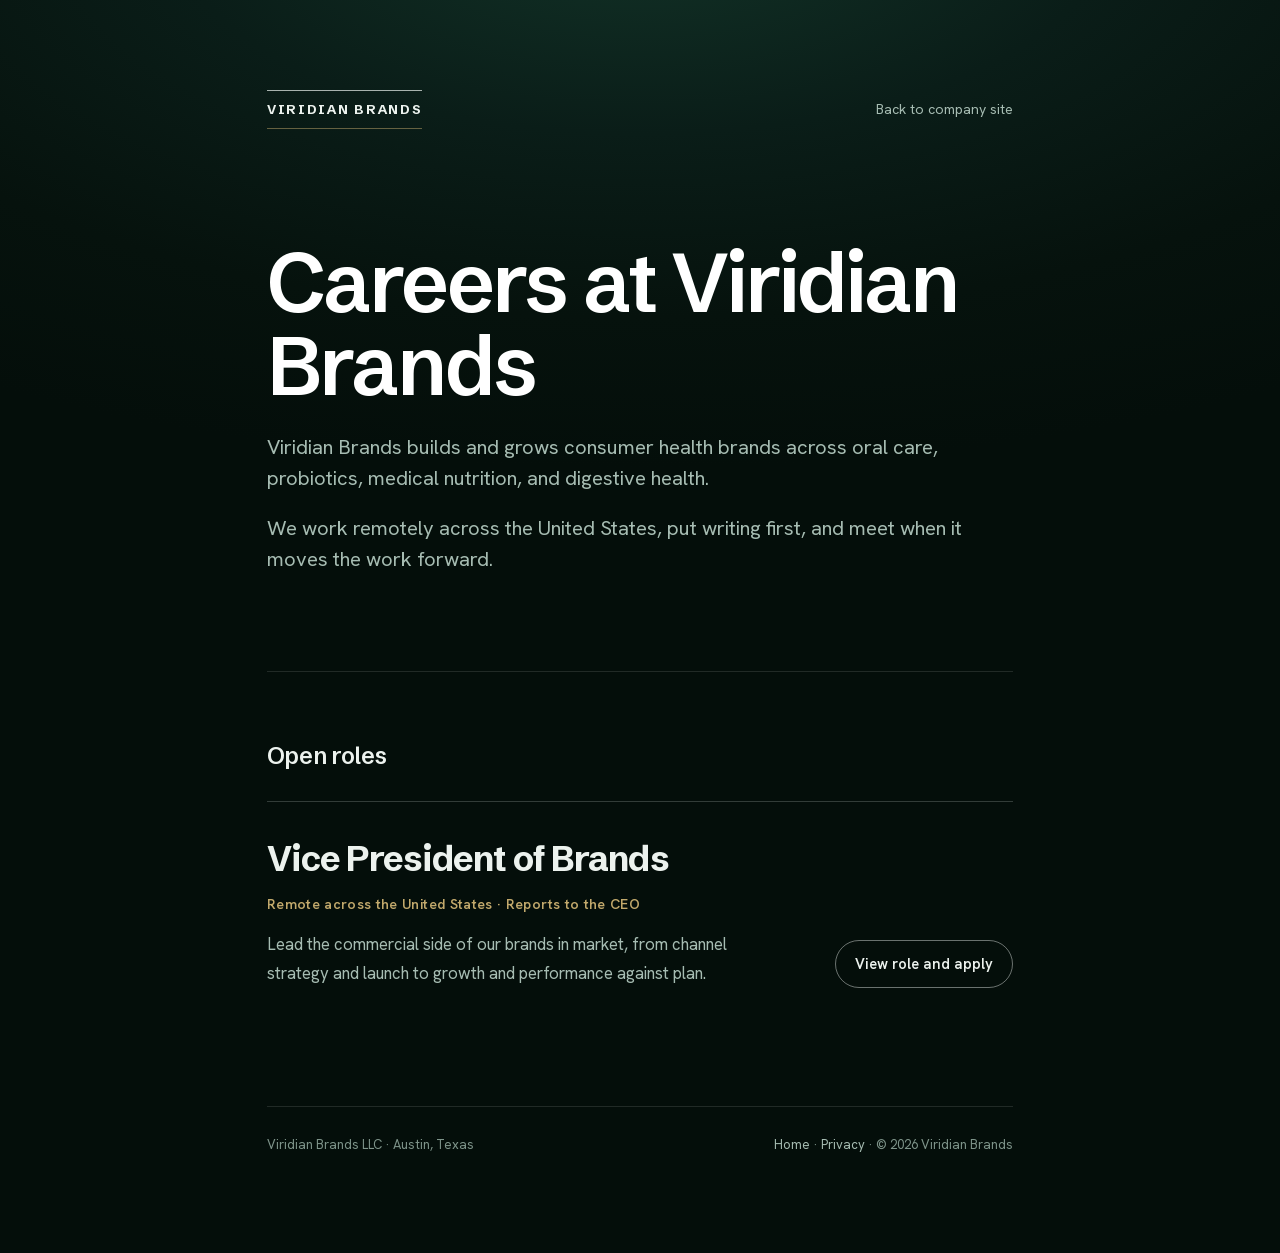
==== careers/index.html @ 604fa236 "Improve careers path and refresh public site copy" ====
<!DOCTYPE html>
<html lang="en">
<head>
<meta charset="UTF-8">
<meta name="viewport" content="width=device-width, initial-scale=1.0, viewport-fit=cover">
<title>Careers at Viridian Brands</title>
<meta name="description" content="Explore open roles at Viridian Brands. Build and grow consumer health brands with a remote U.S. team.">
<meta name="robots" content="index, follow, max-image-preview:large">
<meta name="theme-color" content="#06120D">
<link rel="canonical" href="https://viridianbrands.com/careers/">
<link rel="icon" href="data:image/svg+xml,%3Csvg xmlns='http://www.w3.org/2000/svg' viewBox='0 0 32 32'%3E%3Crect width='32' height='32' rx='7' fill='%2306110D'/%3E%3Cpath d='M9,11L16,21L23,11' fill='none' stroke='%23EAF0ED' stroke-width='2.4' stroke-linejoin='round' stroke-linecap='round'/%3E%3C/svg%3E">
<meta property="og:type" content="website">
<meta property="og:site_name" content="Viridian Brands">
<meta property="og:title" content="Careers at Viridian Brands">
<meta property="og:description" content="Build and grow consumer health brands. Explore open roles at Viridian Brands.">
<meta property="og:url" content="https://viridianbrands.com/careers/">
<meta property="og:image" content="https://viridianbrands.com/og-vice-president-of-brands.png">
<meta property="og:image:width" content="1200">
<meta property="og:image:height" content="630">
<meta name="twitter:card" content="summary_large_image">
<style>
  @font-face{font-family:'Hanken Grotesk';font-style:normal;font-weight:400;font-display:swap;src:url([data-uri]) format('woff2')}
  @font-face{font-family:'Hanken Grotesk';font-style:normal;font-weight:500;font-display:swap;src:url([data-uri]) format('woff2')}
  @font-face{font-family:'Hanken Grotesk';font-style:normal;font-weight:600;font-display:swap;src:url([data-uri]) format('woff2')}
  @font-face{font-family:'Schibsted Grotesk';font-style:normal;font-weight:600;font-display:swap;src:url([data-uri]) format('woff2')}
  @font-face{font-family:'Schibsted Grotesk';font-style:normal;font-weight:700;font-display:swap;src:url([data-uri]) format('woff2')}

  :root{--ink:#ECF2EE;--ink-soft:#A6BCB2;--ink-mute:#7E948A;--v-300:#7FB3A3;--brass:#C2A96C;--line:rgba(236,242,238,.12);
    --display:'Schibsted Grotesk',system-ui,-apple-system,'Segoe UI',sans-serif;--text:'Hanken Grotesk',system-ui,-apple-system,'Segoe UI',sans-serif;
    --mx:clamp(1.4rem,6vw,7.5rem)}
  *{box-sizing:border-box;margin:0;padding:0}
  html{background:#040E0A;-webkit-text-size-adjust:100%}
  body{font-family:var(--text);color:var(--ink);line-height:1.72;font-size:1.05rem;-webkit-font-smoothing:antialiased;
    background:radial-gradient(96% 60% at 50% -8%,#123227 0%,#0a1d18 38%,#06120d 72%,#040e0a 100%) fixed}
  ::selection{background:rgba(127,179,163,.26)}
  .wrap{max-width:740px;margin-inline:auto;padding:clamp(3rem,7vw,6rem) var(--mx) clamp(3.5rem,8vw,6rem)}
  a{color:var(--v-300);text-decoration:none} a:hover{text-decoration:underline;text-underline-offset:3px}
  .mark{font-family:var(--display);font-weight:700;font-size:.82rem;letter-spacing:.13em;text-transform:uppercase;color:var(--ink);
    display:inline-block;border-top:1px solid rgba(236,242,238,.7);border-bottom:1px solid rgba(194,169,108,.5);padding:.44rem 0 .5rem;margin-bottom:clamp(2.6rem,6vw,4rem)}
  .mark:hover{text-decoration:none;color:var(--v-300)}
  h1{font-family:var(--display);font-weight:600;font-size:clamp(2.1rem,5.4vw,3rem);letter-spacing:-.025em;line-height:1.04;margin-bottom:.7rem;color:#fff}
  .updated{color:var(--ink-mute);font-size:.85rem;letter-spacing:.02em;margin-bottom:clamp(2rem,4vw,3rem)}
  .lede{color:var(--ink-soft);font-size:1.18rem;line-height:1.55;margin-bottom:clamp(2rem,4vw,3rem);max-width:60ch}
  h2{font-family:var(--display);font-weight:600;font-size:1.28rem;letter-spacing:-.015em;margin:clamp(2rem,4vw,2.6rem) 0 .6rem;color:var(--ink)}
  p{margin-bottom:1rem;color:var(--ink-soft);max-width:66ch;text-wrap:pretty}
  p b{color:var(--ink);font-weight:600}
  .foot{margin-top:clamp(3rem,7vw,5rem);padding-top:1.7rem;border-top:1px solid var(--line);color:var(--ink-mute);
    font-size:.82rem;display:flex;justify-content:space-between;flex-wrap:wrap;gap:1rem}
  .foot a{color:var(--ink-soft)}

  html{scroll-behavior:smooth}
  body{min-width:320px}
  .skip{position:absolute;left:-9999px;top:0;z-index:10;background:var(--ink);color:#040e0a;padding:.65rem 1rem}
  .skip:focus{left:0}
  .wrap{max-width:900px}
  .top{display:flex;justify-content:space-between;align-items:center;gap:1rem}
  .top .mark{margin-bottom:0}
  .top .return{font-size:.88rem;color:var(--ink-soft);text-underline-offset:3px}
  .intro{padding:clamp(4rem,10vw,7rem) 0 clamp(3rem,6vw,5rem)}
  .intro h1{font-size:clamp(2.8rem,7vw,5.2rem);max-width:14ch;letter-spacing:-.035em;line-height:1;margin-bottom:1.5rem}
  .intro .lede{max-width:64ch;margin:0 0 1.1rem;font-size:clamp(1.08rem,1.8vw,1.28rem);color:var(--ink-soft)}
  .roles{border-top:1px solid var(--line);padding-top:clamp(2.8rem,5vw,4rem)}
  .roles h2{font-size:1.45rem;margin:0 0 1.6rem}
  .role{border-top:1px solid rgba(236,242,238,.2);padding:clamp(1.7rem,3vw,2.4rem) 0;display:grid;grid-template-columns:minmax(0,1fr) auto;gap:1rem 2rem;align-items:end}
  .role h3{font-family:var(--display);font-size:clamp(1.65rem,3vw,2.2rem);letter-spacing:-.025em;line-height:1.08;margin:0 0 .85rem;color:var(--ink)}
  .role .facts{color:var(--brass);font-size:.88rem;font-weight:700;letter-spacing:.025em;margin-bottom:.85rem}
  .role p{margin:0;max-width:58ch}
  .role a{display:inline-flex;align-items:center;justify-content:center;min-height:48px;border:1px solid rgba(236,242,238,.44);border-radius:999px;padding:.55rem 1.2rem;color:var(--ink);white-space:nowrap;font-size:.92rem;font-weight:700}
  .role a:hover{background:var(--ink);color:#06120d;text-decoration:none}
  .role a:focus-visible,.top a:focus-visible,.foot a:focus-visible{outline:2px solid var(--brass);outline-offset:4px}
  .foot{margin-top:clamp(3rem,7vw,5rem)}
  @media(max-width:640px){.role{grid-template-columns:1fr}.role a{justify-self:start}.top .return{font-size:.8rem}}
  @media(prefers-reduced-motion:reduce){html{scroll-behavior:auto}}
</style>
</head>
<body>
<a class="skip" href="#main">Skip to content</a>
<div class="wrap">
  <header class="top"><a class="mark" href="/">Viridian Brands</a><a class="return" href="/">Back to company site</a></header>
  <main id="main" tabindex="-1">
    <section class="intro" aria-labelledby="careers-title">
      <h1 id="careers-title">Careers at Viridian Brands</h1>
      <p class="lede">Viridian Brands builds and grows consumer health brands across oral care, probiotics, medical nutrition, and digestive health.</p>
      <p class="lede">We work remotely across the United States, put writing first, and meet when it moves the work forward.</p>
    </section>
    <section class="roles" aria-labelledby="open-roles">
      <h2 id="open-roles">Open roles</h2>
      <div class="role">
        <div>
          <h3>Vice President of Brands</h3>
          <p class="facts">Remote across the United States · Reports to the CEO</p>
          <p>Lead the commercial side of our brands in market, from channel strategy and launch to growth and performance against plan.</p>
        </div>
        <a href="/careers/vice-president-of-brands/">View role and apply</a>
      </div>
    </section>
  </main>
  <footer class="foot"><span>Viridian Brands LLC · Austin, Texas</span><span><a href="/">Home</a> · <a href="/privacy.html">Privacy</a> · © 2026 Viridian Brands</span></footer>
</div>
</body>
</html>
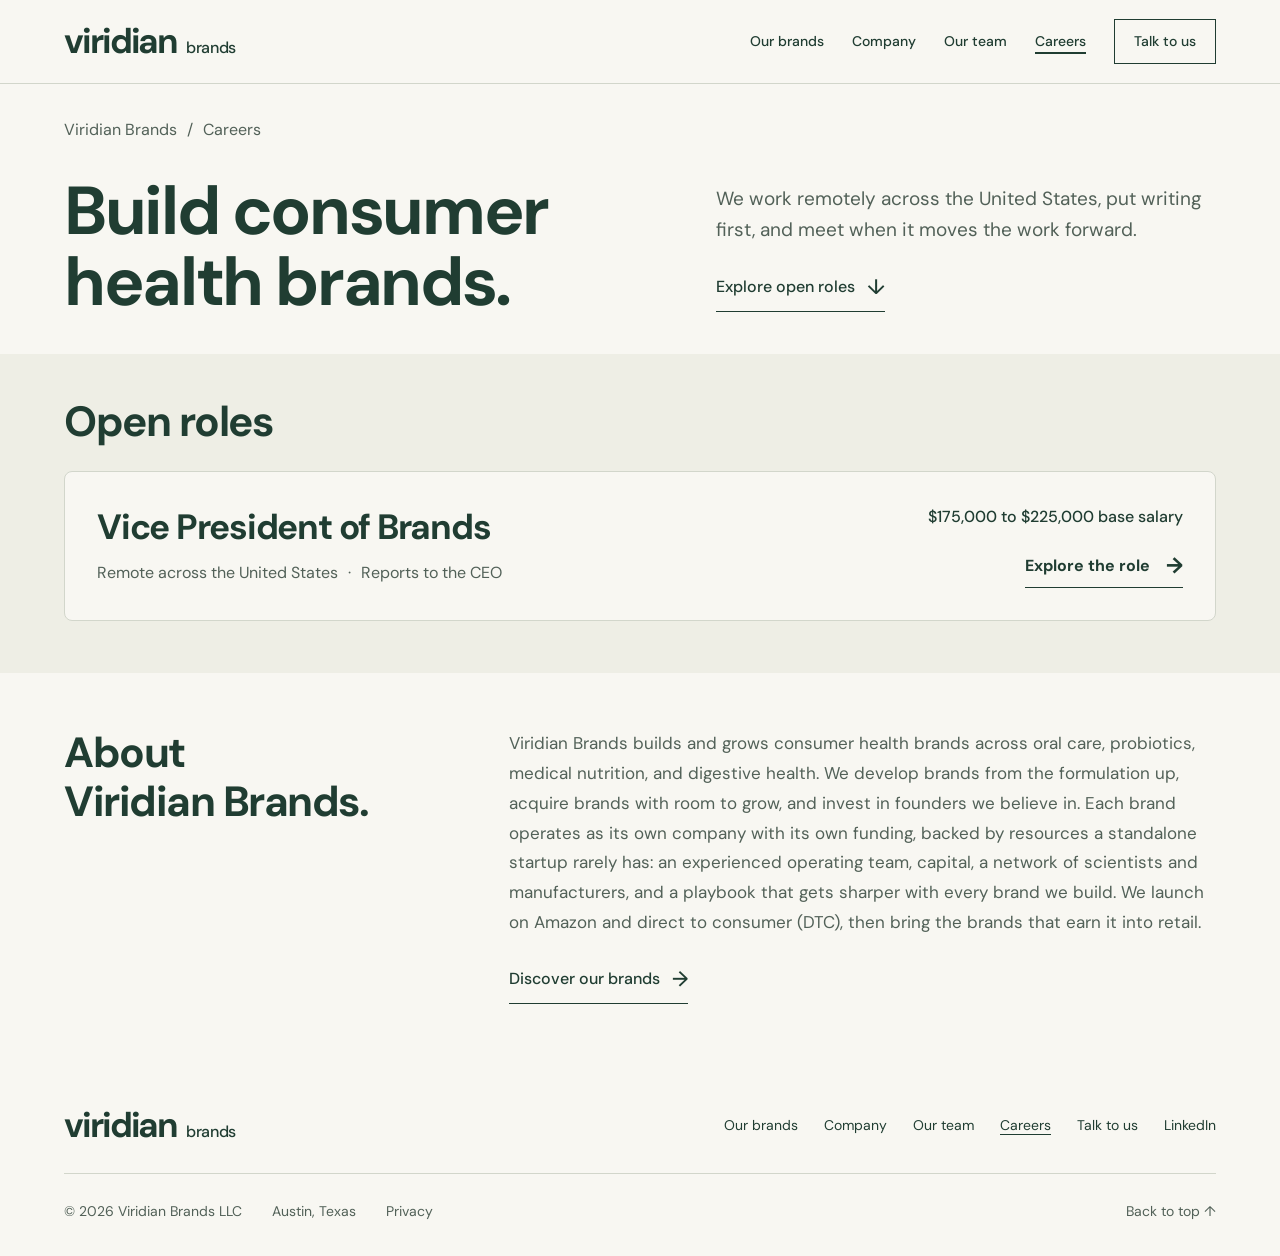
==== commit 4aa71fe2: "Publish Viridian Brands redesign" ====
--- a/careers/index.html
+++ b/careers/index.html
@@ -1,14 +1,18 @@
-<!DOCTYPE html>
+<!doctype html>
 <html lang="en">
 <head>
-<meta charset="UTF-8">
-<meta name="viewport" content="width=device-width, initial-scale=1.0, viewport-fit=cover">
-<title>Careers at Viridian Brands</title>
-<meta name="description" content="Explore open roles at Viridian Brands. Build and grow consumer health brands with a remote U.S. team.">
+  <meta charset="utf-8">
+  <meta name="viewport" content="width=device-width, initial-scale=1">
+  <meta name="description" content="Build consumer health brands with Viridian Brands. Explore open roles with a team working remotely across the United States.">
+  <meta name="theme-color" content="#f5f3eb">
+  <title>Careers — Viridian Brands</title>
+  <link rel="icon" href="../assets/mark-v2.svg" type="image/svg+xml">
+  <link rel="preload" href="../assets/dm-sans.ttf" as="font" type="font/ttf" crossorigin>
+  <link rel="stylesheet" href="../styles.css">
+  <link rel="stylesheet" href="careers.css">
+  <script src="../script.js" defer></script>
 <meta name="robots" content="index, follow, max-image-preview:large">
-<meta name="theme-color" content="#06120D">
 <link rel="canonical" href="https://viridianbrands.com/careers/">
-<link rel="icon" href="data:image/svg+xml,%3Csvg xmlns='http://www.w3.org/2000/svg' viewBox='0 0 32 32'%3E%3Crect width='32' height='32' rx='7' fill='%2306110D'/%3E%3Cpath d='M9,11L16,21L23,11' fill='none' stroke='%23EAF0ED' stroke-width='2.4' stroke-linejoin='round' stroke-linecap='round'/%3E%3C/svg%3E">
 <meta property="og:type" content="website">
 <meta property="og:site_name" content="Viridian Brands">
 <meta property="og:title" content="Careers at Viridian Brands">
@@ -18,84 +22,34 @@
 <meta property="og:image:width" content="1200">
 <meta property="og:image:height" content="630">
 <meta name="twitter:card" content="summary_large_image">
-<style>
-  @font-face{font-family:'Hanken Grotesk';font-style:normal;font-weight:400;font-display:swap;src:url([data-uri]) format('woff2')}
-  @font-face{font-family:'Hanken Grotesk';font-style:normal;font-weight:500;font-display:swap;src:url([data-uri]) format('woff2')}
-  @font-face{font-family:'Hanken Grotesk';font-style:normal;font-weight:600;font-display:swap;src:url([data-uri]) format('woff2')}
-  @font-face{font-family:'Schibsted Grotesk';font-style:normal;font-weight:600;font-display:swap;src:url([data-uri]) format('woff2')}
-  @font-face{font-family:'Schibsted Grotesk';font-style:normal;font-weight:700;font-display:swap;src:url([data-uri]) format('woff2')}
-
-  :root{--ink:#ECF2EE;--ink-soft:#A6BCB2;--ink-mute:#7E948A;--v-300:#7FB3A3;--brass:#C2A96C;--line:rgba(236,242,238,.12);
-    --display:'Schibsted Grotesk',system-ui,-apple-system,'Segoe UI',sans-serif;--text:'Hanken Grotesk',system-ui,-apple-system,'Segoe UI',sans-serif;
-    --mx:clamp(1.4rem,6vw,7.5rem)}
-  *{box-sizing:border-box;margin:0;padding:0}
-  html{background:#040E0A;-webkit-text-size-adjust:100%}
-  body{font-family:var(--text);color:var(--ink);line-height:1.72;font-size:1.05rem;-webkit-font-smoothing:antialiased;
-    background:radial-gradient(96% 60% at 50% -8%,#123227 0%,#0a1d18 38%,#06120d 72%,#040e0a 100%) fixed}
-  ::selection{background:rgba(127,179,163,.26)}
-  .wrap{max-width:740px;margin-inline:auto;padding:clamp(3rem,7vw,6rem) var(--mx) clamp(3.5rem,8vw,6rem)}
-  a{color:var(--v-300);text-decoration:none} a:hover{text-decoration:underline;text-underline-offset:3px}
-  .mark{font-family:var(--display);font-weight:700;font-size:.82rem;letter-spacing:.13em;text-transform:uppercase;color:var(--ink);
-    display:inline-block;border-top:1px solid rgba(236,242,238,.7);border-bottom:1px solid rgba(194,169,108,.5);padding:.44rem 0 .5rem;margin-bottom:clamp(2.6rem,6vw,4rem)}
-  .mark:hover{text-decoration:none;color:var(--v-300)}
-  h1{font-family:var(--display);font-weight:600;font-size:clamp(2.1rem,5.4vw,3rem);letter-spacing:-.025em;line-height:1.04;margin-bottom:.7rem;color:#fff}
-  .updated{color:var(--ink-mute);font-size:.85rem;letter-spacing:.02em;margin-bottom:clamp(2rem,4vw,3rem)}
-  .lede{color:var(--ink-soft);font-size:1.18rem;line-height:1.55;margin-bottom:clamp(2rem,4vw,3rem);max-width:60ch}
-  h2{font-family:var(--display);font-weight:600;font-size:1.28rem;letter-spacing:-.015em;margin:clamp(2rem,4vw,2.6rem) 0 .6rem;color:var(--ink)}
-  p{margin-bottom:1rem;color:var(--ink-soft);max-width:66ch;text-wrap:pretty}
-  p b{color:var(--ink);font-weight:600}
-  .foot{margin-top:clamp(3rem,7vw,5rem);padding-top:1.7rem;border-top:1px solid var(--line);color:var(--ink-mute);
-    font-size:.82rem;display:flex;justify-content:space-between;flex-wrap:wrap;gap:1rem}
-  .foot a{color:var(--ink-soft)}
-
-  html{scroll-behavior:smooth}
-  body{min-width:320px}
-  .skip{position:absolute;left:-9999px;top:0;z-index:10;background:var(--ink);color:#040e0a;padding:.65rem 1rem}
-  .skip:focus{left:0}
-  .wrap{max-width:900px}
-  .top{display:flex;justify-content:space-between;align-items:center;gap:1rem}
-  .top .mark{margin-bottom:0}
-  .top .return{font-size:.88rem;color:var(--ink-soft);text-underline-offset:3px}
-  .intro{padding:clamp(4rem,10vw,7rem) 0 clamp(3rem,6vw,5rem)}
-  .intro h1{font-size:clamp(2.8rem,7vw,5.2rem);max-width:14ch;letter-spacing:-.035em;line-height:1;margin-bottom:1.5rem}
-  .intro .lede{max-width:64ch;margin:0 0 1.1rem;font-size:clamp(1.08rem,1.8vw,1.28rem);color:var(--ink-soft)}
-  .roles{border-top:1px solid var(--line);padding-top:clamp(2.8rem,5vw,4rem)}
-  .roles h2{font-size:1.45rem;margin:0 0 1.6rem}
-  .role{border-top:1px solid rgba(236,242,238,.2);padding:clamp(1.7rem,3vw,2.4rem) 0;display:grid;grid-template-columns:minmax(0,1fr) auto;gap:1rem 2rem;align-items:end}
-  .role h3{font-family:var(--display);font-size:clamp(1.65rem,3vw,2.2rem);letter-spacing:-.025em;line-height:1.08;margin:0 0 .85rem;color:var(--ink)}
-  .role .facts{color:var(--brass);font-size:.88rem;font-weight:700;letter-spacing:.025em;margin-bottom:.85rem}
-  .role p{margin:0;max-width:58ch}
-  .role a{display:inline-flex;align-items:center;justify-content:center;min-height:48px;border:1px solid rgba(236,242,238,.44);border-radius:999px;padding:.55rem 1.2rem;color:var(--ink);white-space:nowrap;font-size:.92rem;font-weight:700}
-  .role a:hover{background:var(--ink);color:#06120d;text-decoration:none}
-  .role a:focus-visible,.top a:focus-visible,.foot a:focus-visible{outline:2px solid var(--brass);outline-offset:4px}
-  .foot{margin-top:clamp(3rem,7vw,5rem)}
-  @media(max-width:640px){.role{grid-template-columns:1fr}.role a{justify-self:start}.top .return{font-size:.8rem}}
-  @media(prefers-reduced-motion:reduce){html{scroll-behavior:auto}}
-</style>
 </head>
-<body>
-<a class="skip" href="#main">Skip to content</a>
-<div class="wrap">
-  <header class="top"><a class="mark" href="/">Viridian Brands</a><a class="return" href="/">Back to company site</a></header>
-  <main id="main" tabindex="-1">
-    <section class="intro" aria-labelledby="careers-title">
-      <h1 id="careers-title">Careers at Viridian Brands</h1>
-      <p class="lede">Viridian Brands builds and grows consumer health brands across oral care, probiotics, medical nutrition, and digestive health.</p>
-      <p class="lede">We work remotely across the United States, put writing first, and meet when it moves the work forward.</p>
-    </section>
-    <section class="roles" aria-labelledby="open-roles">
-      <h2 id="open-roles">Open roles</h2>
-      <div class="role">
-        <div>
-          <h3>Vice President of Brands</h3>
-          <p class="facts">Remote across the United States · Reports to the CEO</p>
-          <p>Lead the commercial side of our brands in market, from channel strategy and launch to growth and performance against plan.</p>
-        </div>
-        <a href="/careers/vice-president-of-brands/">View role and apply</a>
-      </div>
-    </section>
+<body id="top" class="careers-page">
+  <a class="skip-link" href="#main">Skip to content</a>
+  <header class="site-header">
+    <a class="wordmark" href="../#top" aria-label="Viridian Brands home">viridian<span>brands</span></a>
+    <button class="menu-toggle" type="button" aria-expanded="false" aria-controls="primary-nav"><span class="menu-label">Menu</span><span class="menu-lines" aria-hidden="true"></span></button>
+    <nav class="primary-nav" id="primary-nav" aria-label="Main navigation"><a href="../#brands">Our brands</a><a href="../#approach">Company</a><a href="../#team">Our team</a><a href="./" aria-current="page">Careers</a><a class="nav-contact" href="../#contact">Talk to us</a></nav>
+  </header>
+  <main id="main">
+    <section class="careers-intro section-shell" aria-labelledby="careers-heading">
+  <nav class="career-breadcrumb" aria-label="Breadcrumb"><a href="../">Viridian Brands</a><span aria-hidden="true">/</span><span aria-current="page">Careers</span></nav>
+  <div class="careers-intro-grid">
+    <div><h1 id="careers-heading">Build consumer health brands.</h1></div>
+    <div class="careers-intro-note"><p>We work remotely across the United States, put writing first, and meet when it moves the work forward.</p><a class="text-link" href="#open-roles">Explore open roles <span aria-hidden="true">↓</span></a></div>
+  </div>
+</section>
+<section class="open-roles section-shell" id="open-roles" aria-labelledby="open-roles-heading">
+  <div class="jobs-heading"><h2 id="open-roles-heading">Open roles</h2></div>
+  <a class="job-listing" href="vice-president-of-brands/" aria-labelledby="vacancy-title" aria-describedby="vacancy-facts vacancy-pay">
+    <div><h3 id="vacancy-title">Vice President of Brands</h3><p id="vacancy-facts">Remote across the United States <span aria-hidden="true">·</span> Reports to the CEO</p></div>
+    <div class="job-listing-right"><p id="vacancy-pay">$175,000 to $225,000 base salary</p><span class="job-link-label">Explore the role <span aria-hidden="true">→</span></span></div>
+  </a>
+</section>
+<section class="careers-about section-shell" aria-labelledby="careers-about-heading">
+  <div><h2 id="careers-about-heading">About<br> Viridian Brands.</h2></div>
+  <div class="careers-about-copy"><p>Viridian Brands builds and grows consumer health brands across oral care, probiotics, medical nutrition, and digestive health. We develop brands from the formulation up, acquire brands with room to grow, and invest in founders we believe in. Each brand operates as its own company with its own funding, backed by resources a standalone startup rarely has: an experienced operating team, capital, a network of scientists and manufacturers, and a playbook that gets sharper with every brand we build. We launch on Amazon and direct to consumer (DTC), then bring the brands that earn it into retail.</p><a class="text-link" href="../#brands">Discover our brands <span aria-hidden="true">→</span></a></div>
+</section>
   </main>
-  <footer class="foot"><span>Viridian Brands LLC · Austin, Texas</span><span><a href="/">Home</a> · <a href="/privacy.html">Privacy</a> · © 2026 Viridian Brands</span></footer>
-</div>
+  <footer class="site-footer section-shell"><div class="footer-main"><a class="wordmark" href="../#top" aria-label="Viridian Brands home">viridian<span>brands</span></a><nav aria-label="Footer navigation"><a href="../#brands">Our brands</a><a href="../#approach">Company</a><a href="../#team">Our team</a><a href="./" aria-current="page">Careers</a><a href="../#contact">Talk to us</a><a href="https://www.linkedin.com/company/viridian-brands/" target="_blank" rel="noopener noreferrer">LinkedIn<span class="sr-only"> (opens in a new tab)</span></a></nav></div><div class="footer-bottom"><span>© 2026 Viridian Brands LLC</span><span>Austin, Texas</span><a href="https://viridianbrands.com/privacy.html" target="_blank" rel="noopener noreferrer">Privacy<span class="sr-only"> (opens in a new tab)</span></a><a class="back-top" href="#top">Back to top ↑</a></div></footer>
 </body>
-</html>
+</html>
--- a/styles.css
+++ b/styles.css
@@ -0,0 +1,31 @@
+@font-face{font-family:'DM Sans';font-weight:400;font-display:swap;src:url('assets/dm-sans.ttf')}@font-face{font-family:'DM Sans';font-weight:500 600;font-display:swap;src:url('assets/dm-sans-medium.ttf')}@font-face{font-family:'DM Sans';font-weight:700 900;font-display:swap;src:url('assets/dm-sans-bold.ttf')}
+:root{--paper:#f8f7f2;--cream:#eeeee5;--ink:#203d32;--muted:#526158;--line:#d2d6cb;--dark:#203d32;--lime:#e6edc7;--gutter:clamp(24px,5vw,88px);--sans:'DM Sans',Arial,sans-serif;--serif:Georgia,'Times New Roman',serif;--header-height:84px}
+*{box-sizing:border-box}html{scroll-behavior:smooth;scroll-padding-top:calc(var(--header-height) + 22px)}body{margin:0;background:var(--paper);color:var(--ink);font:400 16px/1.6 var(--sans);-webkit-font-smoothing:antialiased}::selection{background:var(--lime);color:var(--ink)}h1,h2,h3,h4,p,figure{margin:0}h1,h2{font-family:var(--serif);font-weight:400;line-height:1.07;letter-spacing:-.045em}h2{font-size:clamp(38px,4.15vw,62px)}h3,h4{font-weight:500;line-height:1.2;letter-spacing:-.025em}a{color:inherit;text-decoration:none}button{font:inherit;color:inherit;cursor:pointer}img{display:block;width:100%;height:auto}svg{display:block}a,button{-webkit-tap-highlight-color:transparent}a:focus-visible,button:focus-visible,summary:focus-visible{outline:3px solid #936121;outline-offset:5px}.approach a:focus-visible,.contact a:focus-visible,.contact button:focus-visible{outline-color:var(--lime)}em{font-style:normal}
+.sr-only{position:absolute;width:1px;height:1px;padding:0;margin:-1px;overflow:hidden;clip:rect(0,0,0,0);white-space:nowrap;border:0}.skip-link{position:fixed;top:-80px;left:20px;z-index:100;background:var(--ink);color:white;padding:12px 20px}.skip-link:focus{top:10px}.section-shell{padding-left:var(--gutter);padding-right:var(--gutter)}.anchor-alias{display:block;height:0}
+.site-header{height:var(--header-height);position:sticky;top:0;z-index:30;display:flex;align-items:center;justify-content:space-between;gap:25px;padding:0 var(--gutter);background:var(--paper);border-bottom:1px solid var(--line)}.wordmark{font-size:35px;letter-spacing:-.06em;font-weight:700;line-height:1;display:inline-flex;align-items:baseline;gap:9px;white-space:nowrap}.wordmark>span{font-size:16px;letter-spacing:-.025em;font-weight:500}.brand-mark{display:none}.primary-nav{display:flex;align-items:center;gap:28px;font-size:14px;font-weight:500}.primary-nav>a{display:inline-flex;align-items:center;min-height:44px;padding:10px 0;gap:18px}.primary-nav>a:not(.nav-contact):hover,.primary-nav>a[aria-current]{text-decoration:underline;text-underline-offset:7px}.primary-nav .nav-contact{padding:10px 19px;border:1px solid var(--ink)}.primary-nav .nav-contact:hover{background:var(--ink);color:var(--paper)}.menu-toggle{display:none}
+.button{display:inline-flex;align-items:center;justify-content:center;gap:25px;min-height:52px;padding:14px 21px;font-size:15px;line-height:1.4;font-weight:500;border:1px solid transparent;transition:background .18s,color .18s}.button-dark{background:var(--ink);color:#fff}.button-dark:hover{background:#355a47}.button-outline{border-color:var(--ink)}.button-outline:hover{background:var(--ink);color:white}.button-light{color:var(--ink);background:var(--lime)}.button-light:hover{background:white}.text-link{display:inline-flex;gap:22px;align-items:center;min-height:44px;font-size:15px;font-weight:500;padding:9px 0;border-bottom:1px solid currentColor;line-height:1.45}.text-link:hover{color:#657345}.text-link>span[aria-hidden]{font-size:21px;line-height:1}
+.hero{display:grid;grid-template-columns:1fr 1fr;gap:60px;align-items:center;padding-top:48px;padding-bottom:48px}.hero-copy{padding:12px 0}.hero h1{font-size:clamp(55px,5.7vw,88px);letter-spacing:-.032em;line-height:1.015}.hero-description{font-size:18px;line-height:1.6;max-width:475px;margin-top:28px;color:var(--muted)}.hero-actions{display:flex;align-items:center;flex-wrap:wrap;gap:15px 27px;margin-top:30px}.hero-actions>.text-link{border-bottom-color:transparent}.hero-actions>.text-link:hover{border-bottom-color:currentColor}.hero-feature{min-width:0;background:#efe6d9}.hero-feature>a{display:block}.hero-feature img{height:420px;object-fit:cover;object-position:50% 50%}.hero-feature figcaption{background:#eeeee5;border-top:1px solid #dfdacf;padding:21px 24px;display:flex;align-items:center;justify-content:space-between;gap:20px}.hero-feature figcaption a{font-size:24px;font-weight:500;letter-spacing:-.035em;display:flex;gap:22px;align-items:center;min-height:36px}.hero-feature figcaption a:hover{text-decoration:underline;text-underline-offset:5px}.status{font-size:14px;line-height:1.5;font-weight:500;display:inline-flex;gap:8px;align-items:center;white-space:nowrap}.status::before{content:'';height:6px;width:6px;border-radius:50%;background:#627644;flex:none}.status-development::before{background:#a3875e}
+.experience-strip{border-top:1px solid var(--line);border-bottom:1px solid var(--line);display:grid;grid-template-columns:.7fr 1.1fr 1.3fr;align-items:center;gap:34px;padding-top:25px;padding-bottom:25px}.experience-strip>p{font-size:15px;line-height:1.5;font-weight:500}.experience-strip>a{border-left:1px solid var(--line);padding:0 0 0 28px;min-height:50px;display:flex;flex-direction:column;justify-content:center}.experience-strip>a>span{font-size:14px;display:block;color:var(--muted);margin-bottom:4px}.experience-strip strong{font-size:15px;font-weight:500;line-height:1.5}.experience-strip>a:hover>span{text-decoration:underline;text-underline-offset:4px}
+.portfolio,.team{padding-top:82px;padding-bottom:82px}.section-heading{display:flex;justify-content:space-between;gap:55px;align-items:flex-end;margin-bottom:46px}.section-heading>p{font-size:17px;line-height:1.65;max-width:365px;color:var(--muted)}.brand-intro{border-top:1px solid var(--line);padding:30px 0 25px;display:grid;grid-template-columns:1.4fr 1fr;gap:60px;align-items:center}.brand-title-row{display:flex;gap:22px;align-items:center;flex-wrap:wrap}.brand-title-row h3{font-size:34px;letter-spacing:-.04em}.brand-proposition{font-size:19px;margin-top:14px}.brand-action{justify-self:end;max-width:345px}.brand-action>p{font-size:16px;line-height:1.6;color:var(--muted)}.brand-action>.text-link{margin-top:8px}.serene-product-pair{display:grid;grid-template-columns:1fr 1fr;gap:18px}.serene-product-pair figure{min-width:0}.serene-product-pair img{aspect-ratio:1.15;object-fit:cover;object-position:50% 53%}.serene-product-pair figcaption{display:flex;align-items:baseline;gap:17px;padding:17px 0;border-bottom:1px solid var(--line);font-size:16px}.serene-product-pair figcaption>span{font-size:14px;color:var(--muted)}.serene-product-pair strong{font-weight:500}.development-story{display:grid;grid-template-columns:1.25fr 1.5fr auto;gap:40px;align-items:center;border-bottom:1px solid var(--line);margin-top:36px;padding:25px 0 35px}.development-story h3{font-size:27px;margin-top:15px;letter-spacing:-.035em}.development-proposition{font-size:24px;line-height:1.3;letter-spacing:-.03em}.development-story>div>p+p{margin-top:10px;font-size:15px;color:var(--muted);max-width:300px}.development-story>.text-link{align-self:center}
+.approach{background:var(--ink);color:var(--paper);padding-top:75px;padding-bottom:65px}.approach .section-heading>p{color:#d1dace}.operating-map{border:1px solid #718675}.map-companies{display:grid;grid-template-columns:1fr 1.3fr 1.3fr;gap:30px;align-items:center;padding:24px 30px;background:#dfe6d4;color:var(--ink)}.map-companies>span{font-size:14px}.map-companies>p{font-size:22px;font-weight:500;letter-spacing:-.025em;padding-left:28px;border-left:1px solid #aab9a1;line-height:1.4}.map-team{padding:30px}.map-team>h3{font-size:22px;letter-spacing:-.025em;margin-bottom:25px}.capabilities{display:grid;grid-template-columns:1fr 1fr 1fr;gap:40px}.capabilities h4{font-size:18px;font-weight:500}.capabilities p{font-size:16px;line-height:1.65;color:#d1dace;margin-top:12px;max-width:320px}.review-principle{border-top:1px solid #718675;padding-top:19px;margin-top:26px;font-size:14px;color:#d1dace}
+.team-grid{display:grid;grid-template-columns:1fr 1fr;gap:65px}.person{min-width:0;border-top:1px solid var(--line);padding-top:27px}.person-header{display:grid;grid-template-columns:126px 1fr;align-items:center;gap:25px;margin-bottom:25px}.person-portrait{width:126px;height:150px;object-fit:cover;object-position:50% 20%;background:white}.person h3{font-size:31px;letter-spacing:-.04em;margin-top:8px}.person-role{font-size:14px;color:var(--muted)}.person-focus{font-size:16px;line-height:1.5;color:var(--muted);margin-top:11px}.person>p{font-size:16px;line-height:1.75;color:var(--muted)}.person .person-now{margin-top:20px;border-top:1px solid var(--line);padding-top:17px}.careers-band{display:grid;grid-template-columns:.65fr 2fr auto;gap:35px;align-items:center;background:var(--cream);padding-top:34px;padding-bottom:34px}.careers-band h2{font-family:var(--sans);font-weight:500;font-size:29px;letter-spacing:-.035em}.careers-band>div>p{font-size:15px;color:var(--muted);margin-top:10px}
+.contact{background:var(--ink);color:var(--paper);padding-top:65px;padding-bottom:64px;display:grid;grid-template-columns:1.05fr 1fr;gap:90px}.contact h2{font-size:clamp(43px,4.6vw,66px)}.contact-intro>p{font-size:17px;line-height:1.6;color:#d1dace;max-width:410px;margin-top:22px}.contact-email{display:inline-block;font-size:23px;letter-spacing:-.02em;margin-top:24px;border-bottom:1px solid #8ba08e;line-height:1.8}.contact-email:hover{border-color:var(--paper)}.copy-line{display:flex;align-items:center;gap:12px;flex-wrap:wrap;margin-top:6px;font-size:14px}.copy-email{padding:10px 0;min-height:44px;border:0;background:none;text-decoration:underline;text-underline-offset:4px;color:#d1dace}.copy-status{font-size:14px;color:var(--lime)}.contact-options{align-self:center}.contact-route{display:flex;align-items:center;justify-content:space-between;gap:30px;border-top:1px solid #718675;padding:24px 0;transition:color .18s}.contact-route:last-child{border-bottom:1px solid #718675}.contact-route h3{font-size:21px;letter-spacing:-.025em}.contact-route p{font-size:15px;line-height:1.55;color:#d1dace;margin-top:9px}.contact-route>span{font-size:25px}.contact-route:hover{color:var(--lime)}.contact-route:hover h3{text-decoration:underline;text-underline-offset:5px}
+.site-footer{padding-top:36px;padding-bottom:22px}.footer-main{display:flex;align-items:center;justify-content:space-between;gap:35px}.footer-main nav{display:flex;flex-wrap:wrap;gap:8px 26px;font-size:14px}.footer-main nav a{min-height:44px;display:flex;align-items:center}.footer-main nav a:hover{text-decoration:underline;text-underline-offset:4px}.footer-bottom{display:flex;align-items:center;gap:30px;border-top:1px solid var(--line);padding-top:16px;margin-top:25px;font-size:14px;color:var(--muted)}.footer-bottom>a{min-height:44px;display:inline-flex;align-items:center}.footer-bottom>a:last-child{margin-left:auto}
+@media(min-width:1600px){.section-shell,.site-header{padding-left:max(var(--gutter),calc((100vw - 1424px)/2));padding-right:max(var(--gutter),calc((100vw - 1424px)/2))}}
+@media(max-width:1100px){.primary-nav{gap:20px}.hero{gap:36px}.hero-feature img{height:380px}.hero-feature figcaption{padding:18px;gap:12px;flex-wrap:wrap}.hero-feature figcaption a{font-size:23px}.experience-strip{grid-template-columns:.7fr 1fr 1fr;gap:22px}.experience-strip>a{padding-left:22px}.brand-intro{gap:35px}.brand-title-row{gap:14px}.development-story{gap:25px}.map-companies{padding:23px;gap:22px;grid-template-columns:.8fr 1fr 1.3fr}.map-companies>p{font-size:20px;padding-left:22px}.team-grid{gap:38px}.person-header{grid-template-columns:105px 1fr;gap:20px}.person-portrait{width:105px;height:135px}.person h3{font-size:28px}.contact{gap:55px}.careers-band{grid-template-columns:.55fr 1.8fr auto}}
+@media(max-width:900px){.primary-nav{gap:15px}.wordmark{font-size:31px}.wordmark>span{font-size:15px}.primary-nav .nav-contact{padding:10px 13px}.hero{gap:30px;padding-top:36px;padding-bottom:36px}.hero h1{font-size:clamp(43px,6vw,56px)}.hero-description{font-size:16px;margin-top:23px}.hero-feature img{height:355px}.hero-actions{gap:12px 20px;margin-top:23px}.hero-actions>.button{font-size:14px;padding:13px 17px;gap:16px}.hero-actions>.text-link{font-size:14px;gap:16px}.experience-strip{grid-template-columns:1fr 1fr;gap:20px}.experience-strip>p{grid-column:1/-1}.experience-strip>p br{display:none}.experience-strip>a{padding-left:0;border:0}.section-heading{gap:35px}.section-heading>p{font-size:16px;max-width:300px}.portfolio,.team{padding-top:60px;padding-bottom:60px}.brand-intro{grid-template-columns:1.3fr 1fr}.brand-title-row{display:block}.brand-title-row h3{font-size:30px}.brand-title-row>.status{margin-top:10px}.brand-proposition{font-size:18px}.serene-product-pair figcaption{display:block}.serene-product-pair strong{display:block;margin-top:4px}.development-story{grid-template-columns:1fr 1fr;gap:20px 35px}.development-story>.text-link{grid-column:2;justify-self:start}.development-story>div:first-child{grid-row:1/3}.approach{padding-top:55px;padding-bottom:50px}.map-companies{grid-template-columns:1fr 1fr;gap:14px}.map-companies>span{grid-column:1/-1}.map-companies>p{border-left:0;padding-left:0;font-size:21px}.map-team{padding:24px}.capabilities{gap:25px}.capabilities h4{font-size:17px}.capabilities p{font-size:15px}.person-header{grid-template-columns:90px 1fr;gap:17px}.person-portrait{width:90px;height:115px}.person h3{font-size:25px}.person-focus{font-size:15px}.careers-band{grid-template-columns:1fr auto;gap:15px 25px}.careers-band h2{font-size:27px}.contact{gap:35px}.contact-email{font-size:21px}.footer-main{align-items:flex-start}.footer-main nav{max-width:340px;gap:0 20px}}
+@media(max-width:700px){:root{--gutter:24px;--header-height:72px}.site-header{gap:20px}.wordmark{font-size:31px}.wordmark>span{font-size:15px}.site-header{height:auto;min-height:var(--header-height);flex-wrap:wrap}.menu-toggle{display:none;align-items:center;justify-content:center;gap:12px;min-height:44px;padding:8px 0;background:none;border:0;font-size:15px}.menu-lines{width:18px;height:10px;border-top:1px solid currentColor;border-bottom:1px solid currentColor}.js .menu-toggle{display:flex}.primary-nav{display:flex;width:100%;flex-direction:column;align-items:stretch;gap:0;padding:0 0 15px;font-size:17px}.primary-nav>a{min-height:48px;border-bottom:1px solid var(--line);padding:10px 0}.primary-nav .nav-contact{border:0;padding:10px 0}.js .site-header{height:var(--header-height);flex-wrap:nowrap}.js .primary-nav{position:absolute;top:100%;left:0;background:var(--paper);padding:8px var(--gutter) 18px;border-bottom:1px solid var(--line);max-height:calc(100dvh - var(--header-height));overflow-y:auto;display:none}.js .primary-nav[data-open=true]{display:flex}.hero{grid-template-columns:1fr;gap:30px;padding-top:35px;padding-bottom:28px}.hero-copy{padding:0}.hero h1{font-size:clamp(45px,11.8vw,72px);line-height:1.03}.hero-description{font-size:17px;margin-top:22px;max-width:520px;line-height:1.6}.hero-actions{margin-top:24px;gap:17px 26px}.hero-actions>.button,.hero-actions>.text-link{font-size:15px}.hero-feature img{height:auto;aspect-ratio:1.85;object-fit:cover}.hero-feature figcaption{padding:16px 18px;flex-wrap:nowrap}.hero-feature figcaption a{font-size:23px;gap:16px}.hero-feature .status{font-size:14px;white-space:normal;max-width:95px;align-items:baseline;gap:6px}.experience-strip{gap:17px 20px;padding-top:22px;padding-bottom:22px}.experience-strip>p{font-size:15px}.experience-strip>a{justify-content:flex-start}.experience-strip>a>span,.experience-strip strong{font-size:14px}.experience-strip>a>span{margin-bottom:6px}.experience-strip>a+a{border-left:1px solid var(--line);padding-left:20px}.portfolio,.team{padding-top:43px;padding-bottom:43px}.section-heading{display:block;margin-bottom:29px}.section-heading h2{font-size:37px;line-height:1.12}.section-heading>p{margin-top:20px;max-width:100%;font-size:16px;line-height:1.65}.brand-intro{display:block;padding-top:25px;padding-bottom:24px}.brand-title-row{display:flex;align-items:center;gap:12px 17px}.brand-title-row h3{font-size:29px}.brand-title-row>.status{margin:0}.brand-proposition{font-size:20px;margin-top:15px;line-height:1.4;max-width:340px}.brand-action{max-width:none;justify-self:start;margin-top:18px}.brand-action>.text-link{margin-top:8px}.serene-product-pair{gap:12px}.serene-product-pair img{height:auto;aspect-ratio:.93;object-fit:cover;object-position:50% 55%}.serene-product-pair figcaption{font-size:15px;line-height:1.4;padding:13px 0 15px}.serene-product-pair figcaption>span{font-size:14px}.serene-product-pair strong{margin-top:7px}.development-story{grid-template-columns:1fr;margin-top:28px;padding-top:0;padding-bottom:28px;gap:21px}.development-story>div:first-child{grid-row:auto}.development-story h3{font-size:26px;margin-top:12px;line-height:1.2}.development-story h3 br{display:none}.development-proposition{font-size:23px;line-height:1.3}.development-proposition br{display:none}.development-story>div>p+p{max-width:100%;font-size:16px}.development-story>.text-link{grid-column:auto;justify-self:start;margin-top:-8px}.approach{padding-top:43px;padding-bottom:42px}.map-companies{padding:20px;gap:16px 18px}.map-companies>p{font-size:19px;line-height:1.25}.map-team{padding:22px 20px}.map-team>h3{font-size:21px;margin-bottom:23px;max-width:230px}.capabilities{grid-template-columns:1fr;gap:24px}.capabilities h4{font-size:18px}.capabilities p{font-size:16px;line-height:1.65;margin-top:9px;max-width:none}.review-principle{font-size:14px;line-height:1.6;padding-top:18px;margin-top:23px}.team-grid{grid-template-columns:1fr;gap:35px}.person{padding-top:24px}.person-header{grid-template-columns:100px 1fr;gap:22px;margin-bottom:20px}.person-portrait{width:100px;height:126px}.person h3{font-size:27px;margin-top:7px}.person-role{font-size:14px;line-height:1.5}.person-focus{font-size:15px;margin-top:10px}.person>p{font-size:16px;line-height:1.7}.person .person-now{margin-top:16px;padding-top:15px}.careers-band{grid-template-columns:1fr;gap:15px;padding-top:28px;padding-bottom:30px}.careers-band h2{font-size:26px;line-height:1.2}.careers-band>div>p{font-size:15px;line-height:1.6}.careers-band>.text-link{justify-self:start;margin-top:0}.contact{grid-template-columns:1fr;gap:30px;padding-top:43px;padding-bottom:38px}.contact h2{font-size:43px;line-height:1.08}.contact-intro>p{font-size:16px;line-height:1.6;margin-top:20px;max-width:100%}.contact-email{font-size:23px;margin-top:20px}.copy-line{gap:0 12px}.contact-route{padding:21px 0;gap:25px}.contact-route h3{font-size:20px;line-height:1.3;max-width:280px}.contact-route p{font-size:15px;margin-top:8px}.site-footer{padding-top:30px;padding-bottom:18px}.footer-main{display:block}.footer-main nav{max-width:none;display:grid;grid-template-columns:1fr 1fr;gap:0 20px;margin-top:20px;font-size:15px}.footer-bottom{gap:6px 25px;flex-wrap:wrap;font-size:14px;margin-top:20px;padding-top:15px}.footer-bottom>span{width:100%}.footer-bottom>a:last-child{margin-left:auto}}
+@media(max-width:360px){:root{--gutter:20px}.wordmark{font-size:28px;gap:7px}.wordmark>span{font-size:14px}.hero h1{font-size:42px}.hero-actions{gap:12px 18px}.hero-actions>.button{padding:13px 16px;gap:13px}.hero-actions>.text-link{gap:13px}.hero-feature figcaption{padding:14px}.hero-feature figcaption a{font-size:21px;gap:10px}.hero-feature .status{font-size:14px;max-width:83px}.section-heading h2{font-size:34px}.brand-title-row{display:block}.brand-title-row>.status{margin-top:10px}.person-header{grid-template-columns:80px 1fr;gap:17px}.person-portrait{width:80px;height:110px}.person h3{font-size:25px}.person-focus{font-size:14px}.contact-email{font-size:21px}}
+.team-heading{margin-bottom:33px}.team-heading h2{font-size:44px;letter-spacing:-.035em}
+.approach h2{text-wrap:balance}
+body:not(.js) .copy-line{display:none}
+@media(max-width:700px){body:not(.js) .site-header{position:static}}
+@media(max-width:700px){.hero-actions{gap:14px 18px}.hero-actions>.button{padding:13px 16px;gap:14px}.hero-actions>.text-link{gap:14px}.hero-feature figcaption{flex-wrap:wrap;gap:10px 18px}.hero-feature .status{max-width:none;white-space:nowrap}.team-heading{margin-bottom:23px}.team-heading h2{font-size:36px}.capabilities article+article{border-top:1px solid #718675;padding-top:20px}.map-team>h3{max-width:none}}
+@media(prefers-reduced-motion:reduce){html{scroll-behavior:auto}*,*::before,*::after{animation:none!important;transition:none!important}}
+
+/* No decorative section labels; layouts follow the remaining content. */
+.experience-strip{grid-template-columns:1fr 1fr}.experience-strip>a:first-child{border-left:0;padding-left:0}.experience-strip>a>span{font-size:16px;font-weight:500;color:var(--ink)}.map-companies{grid-template-columns:1fr 1fr}.map-companies>p:first-child{border-left:0;padding-left:0}.careers-band{grid-template-columns:1fr auto}.person .person-now{border:0;padding-top:0}
+@media(max-width:700px){.careers-band{grid-template-columns:1fr}.experience-strip>a>span{font-size:16px}}
+
+/* Keep existing public section links working. */
+.legacy-anchor{display:block;height:0;scroll-margin-top:84px}
--- a/careers/careers.css
+++ b/careers/careers.css
@@ -0,0 +1,139 @@
+/* Careers shares the main navigation and uses a readable, text-first layout. */
+.careers-page main{font-family:var(--sans,'DM Sans',Arial,sans-serif);font-size:17px;line-height:1.65}
+.careers-page main h1,.careers-page main h2,.careers-page main h3{font-family:var(--sans,'DM Sans',Arial,sans-serif);font-style:normal;font-weight:700;letter-spacing:-.035em;color:var(--ink,#153c2d)}
+.careers-page main em{font:inherit}
+.careers-page main .text-link,.careers-page main .button{font-size:16px;line-height:1.5;min-height:48px}
+.careers-page main .text-link{gap:12px}
+.career-breadcrumb{display:flex;flex-wrap:wrap;gap:10px;align-items:center;font-size:16px;line-height:1.5;color:var(--muted,#546159);margin-bottom:36px}
+.career-breadcrumb a{display:inline-flex;align-items:center;min-height:44px;padding:10px 0;text-decoration:underline;text-decoration-color:transparent;text-underline-offset:4px}
+.career-breadcrumb a:hover{text-decoration-color:currentColor}
+.career-breadcrumb>span[aria-hidden]{color:var(--muted,#546159)}
+.careers-page .primary-nav a[aria-current="page"]{text-decoration:underline;text-underline-offset:6px;text-decoration-thickness:2px}
+.careers-page .footer-main nav a[aria-current="page"]{text-decoration:underline;text-underline-offset:4px}
+.careers-intro{padding-top:24px;padding-bottom:36px}
+.careers-intro .career-breadcrumb{margin-bottom:24px}
+.careers-intro-grid{display:grid;grid-template-columns:minmax(0,1.15fr) minmax(0,1fr);gap:64px;align-items:center}
+.careers-intro h1,.role-hero h1{font-size:clamp(42px,5.3vw,76px);line-height:1.05;margin-top:14px;max-width:850px;text-wrap:balance}
+.careers-intro-note{max-width:500px;justify-self:end}
+.careers-intro-note>p{font-size:19px;line-height:1.65;color:var(--muted,#546159)}
+.careers-intro-note>.text-link{margin-top:18px}
+.open-roles{padding-top:44px;padding-bottom:52px;background:var(--cream,#eeede3)}
+.jobs-heading{display:block;margin-bottom:24px}
+.jobs-heading h2{font-size:clamp(28px,3.3vw,44px);line-height:1.15}
+.job-listing{display:grid;grid-template-columns:minmax(0,1fr) minmax(240px,.58fr);gap:30px;align-items:center;padding:32px;background:var(--paper,#f5f3eb);border:1px solid var(--line,#cdd1c6);border-radius:8px;transition:border-color .2s,background .2s}
+.job-listing:hover{border-color:var(--ink,#153c2d);background:#fff}
+.job-listing h3{font-size:clamp(26px,2.75vw,38px);line-height:1.2;margin:10px 0 12px;letter-spacing:-.03em}
+.job-listing>div>p{font-size:16px;color:var(--muted,#546159);line-height:1.65}
+.job-listing p>span{padding:0 6px}
+.job-listing-right{text-align:right}
+.job-listing-right>p{font-weight:500;color:var(--ink,#153c2d)!important}
+.job-link-label{display:inline-flex;gap:16px;align-items:center;font-size:16px;font-weight:700;min-height:44px;margin-top:14px;padding:6px 0;border-bottom:1px solid currentColor}
+.job-link-label>span{font-size:22px;line-height:1}
+.careers-about{display:grid;grid-template-columns:minmax(0,.7fr) minmax(0,1.3fr);gap:64px;padding-top:56px;padding-bottom:64px}
+.careers-about h2{font-size:clamp(30px,3.3vw,44px);line-height:1.15}
+.careers-about-copy>p{font-size:17px;color:var(--muted,#546159);line-height:1.75;max-width:68ch}
+.careers-about-copy>.text-link{margin-top:18px}
+.role-hero{padding-top:24px;padding-bottom:42px;border-bottom:1px solid var(--line,#cdd1c6)}
+.role-hero .career-breadcrumb{margin-bottom:30px}
+.role-hero h1{margin-top:12px;font-size:clamp(40px,5vw,70px);line-height:1.08}
+.role-facts{display:flex;flex-wrap:wrap;gap:12px 28px;margin-top:26px;font-size:16px;line-height:1.5;color:var(--muted,#546159)}
+.role-facts p{padding:0}
+.role-facts p:last-child{color:var(--ink,#153c2d);font-weight:700}
+.role-hero-bottom{display:flex;align-items:center;gap:24px;margin-top:26px}
+.role-hero-bottom>p{max-width:440px;font-size:16px;color:var(--muted,#546159);line-height:1.6}
+.role-layout{display:grid;grid-template-columns:220px minmax(0,1fr);gap:70px;padding-top:48px;padding-bottom:56px;max-width:1400px;margin:auto}
+.role-aside-inner{position:sticky;top:calc(var(--header-height,80px) + 20px);padding-bottom:20px}
+.role-aside nav{display:flex;flex-direction:column;align-items:stretch;gap:0}
+.role-aside nav a{font-size:16px;color:var(--muted,#546159);padding:10px 0;min-height:44px;line-height:1.5}
+.role-aside nav a:hover{color:var(--ink,#153c2d);text-decoration:underline;text-underline-offset:4px}
+.role-aside nav a:last-child{color:var(--ink,#153c2d)}
+.role-aside nav a>span{margin-left:8px}
+.role-aside .text-link{margin-top:20px;gap:10px}
+.role-copy{max-width:72ch;min-width:0}
+.role-copy>section{padding-top:34px;margin-top:34px;border-top:1px solid var(--line,#cdd1c6);scroll-margin-top:0}
+.role-copy>section:first-child{padding-top:0;margin-top:0;border-top:0}
+.role-copy h2{font-size:clamp(27px,2.5vw,36px);line-height:1.2;margin-bottom:20px;text-wrap:balance}
+.role-copy p,.role-copy li{font-size:17px;line-height:1.75;color:var(--muted,#546159)}
+.role-copy p+p{margin-top:18px}
+.role-copy p>a{text-decoration:underline;text-underline-offset:4px;overflow-wrap:anywhere}
+.role-list{list-style:disc;margin:0;padding-left:22px}
+.role-list li{padding-left:5px;margin-top:14px}
+.role-list li:first-child{margin-top:0}
+.role-list li::marker{color:var(--ink,#153c2d)}
+.role-copy>section.compensation-panel{background:var(--cream,#eeede3);padding:28px;border:1px solid var(--line,#cdd1c6);border-radius:8px;margin-top:34px}
+.compensation-panel p{color:var(--ink,#153c2d)}
+.application-callout{display:grid;grid-template-columns:minmax(0,1fr) minmax(0,1fr);gap:64px;align-items:center;background:var(--dark,#153c2d);color:var(--paper,#f5f3eb);padding-top:48px;padding-bottom:48px}
+.careers-page .application-callout h2{color:var(--paper,#f5f3eb);font-size:clamp(32px,3.8vw,50px);line-height:1.15;margin:14px 0 18px}
+.application-callout>div>p{font-size:17px;line-height:1.7;max-width:44ch;color:#e2e8df}
+.application-actions{justify-self:end;max-width:460px}
+.application-actions .button{min-width:250px}
+.application-actions>p{margin-top:20px}
+.application-actions p>a{text-decoration:underline;text-underline-offset:4px;overflow-wrap:anywhere}
+.careers-page .application-callout a:focus-visible{outline-color:var(--lime,#e2edb4)}
+@media(max-width:1100px){
+ .careers-intro-grid,.careers-about{gap:40px}
+ .role-layout{grid-template-columns:200px minmax(0,1fr);gap:40px}
+ .job-listing{grid-template-columns:minmax(0,1fr) 250px;padding:26px;gap:22px}
+ .application-callout{gap:40px}
+}
+@media(max-width:850px){
+ .careers-intro-grid{grid-template-columns:1fr;gap:20px}
+ .careers-intro-note{justify-self:start;max-width:620px}
+ .careers-intro-note>p{font-size:18px}
+ .careers-intro h1{font-size:clamp(40px,6.5vw,60px)}
+ .role-layout{grid-template-columns:1fr;gap:32px;max-width:850px}
+ .role-aside-inner{position:static;padding:22px;background:var(--cream,#eeede3);border:1px solid var(--line,#cdd1c6);border-radius:8px}
+ .role-aside nav{display:grid;grid-template-columns:1fr 1fr;gap:0 24px}
+ .role-aside .text-link{margin-top:10px}
+ .role-copy{max-width:100%}
+ .careers-about{grid-template-columns:1fr;gap:24px}
+ .careers-about h2 br{display:none}
+ .careers-about-copy>p{max-width:none}
+ .job-listing{grid-template-columns:1fr}
+ .job-listing-right{text-align:left;display:flex;justify-content:space-between;align-items:center;gap:20px}
+ .job-link-label{margin-top:0;flex-shrink:0}
+}
+@media(max-width:600px){
+ .career-breadcrumb{font-size:15px;gap:8px;margin-bottom:28px}
+ .careers-intro{padding-top:16px;padding-bottom:24px}
+ .careers-intro .career-breadcrumb{margin-bottom:20px}
+ .careers-intro-grid{gap:18px}
+ .careers-intro h1{font-size:36px;line-height:1.1;margin-top:10px}
+ .careers-intro-note>p{font-size:16px;line-height:1.65}
+ .careers-intro-note>.text-link{margin-top:6px}
+ .open-roles{padding-top:26px;padding-bottom:32px}
+ .jobs-heading{display:block;margin-bottom:20px}
+ .jobs-heading h2{font-size:30px}
+ .job-listing{padding:22px 20px;gap:16px}
+ .job-listing h3{font-size:28px;line-height:1.2}
+ .job-listing-right{display:block}
+ .job-link-label{margin-top:10px}
+ .job-listing p>span{display:inline;padding:0 3px}
+ .careers-about{padding-top:36px;padding-bottom:40px;gap:20px}
+ .careers-about h2{font-size:30px}
+ .careers-about-copy>p{font-size:16px;line-height:1.75}
+ .role-hero{padding-top:18px;padding-bottom:32px}
+ .role-hero .career-breadcrumb{margin-bottom:24px}
+ .role-hero h1{font-size:clamp(34px,8.9vw,50px);line-height:1.1}
+ .role-facts{flex-direction:column;gap:10px;margin-top:22px}
+ .role-hero-bottom{align-items:flex-start;flex-direction:column;gap:14px;margin-top:22px}
+ .role-hero-bottom>.button{width:100%;max-width:400px}
+ .role-layout{padding-top:30px;padding-bottom:36px;gap:30px}
+ .role-aside-inner{padding:18px}
+ .role-aside nav{gap:0 16px}
+ .role-aside nav a{font-size:16px;line-height:1.45}
+ .role-copy h2{font-size:28px;line-height:1.2;margin-bottom:18px}
+ .role-copy p,.role-copy li{font-size:16px;line-height:1.75}
+ .role-copy>section{margin-top:28px;padding-top:28px}
+ .role-list{padding-left:20px}
+ .role-list li{padding-left:3px;margin-top:12px}
+ .role-copy>section.compensation-panel{padding:22px 20px;margin-top:28px}
+ .application-callout{grid-template-columns:1fr;gap:24px;padding-top:36px;padding-bottom:38px}
+ .careers-page .application-callout h2{font-size:34px;margin:12px 0 16px}
+ .application-actions{justify-self:start;max-width:100%}
+ .application-callout>div>p{font-size:16px}
+ .application-actions .button{width:100%;min-width:0}
+ .application-actions>p{margin-top:18px}
+}
+@media(prefers-reduced-motion:reduce){.job-listing{transition:none}}
+.careers-intro h1{margin-top:0}.job-listing h3{margin-top:0}.careers-page .application-callout h2{margin-top:0}
